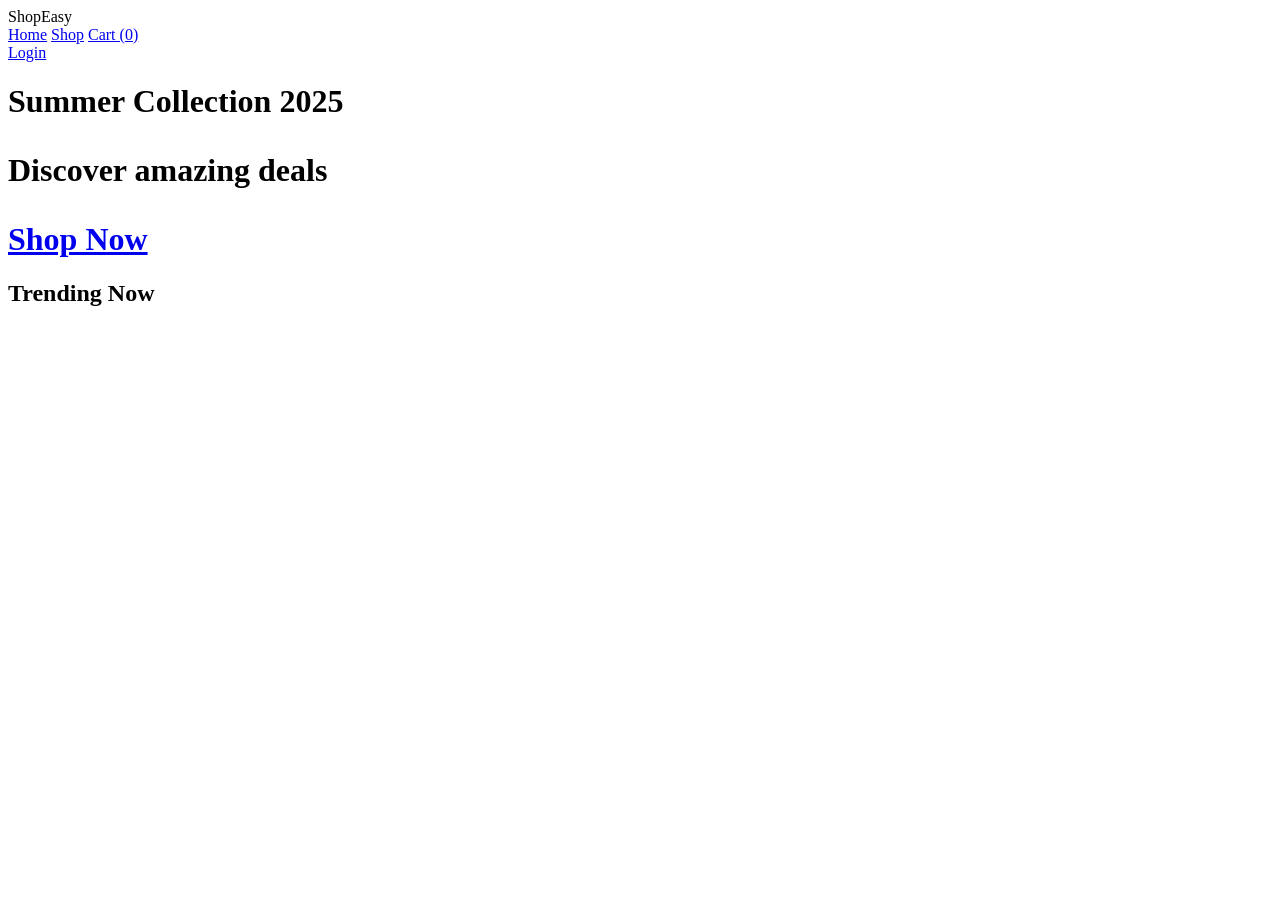
==== index.html @ 991d3511 "Add files via upload" ====
<!DOCTYPE html>
<html lang="en">
<head>
    <meta charset="UTF-8">
    <meta name="viewport" content="width=device-width, initial-scale=1.0">
    
    <title>ShopEasy - Your Online Store</title>
    <link rel="stylesheet" href="./css/style.css">
</head>
<body>
    <!-- Navigation -->
    <nav class="navbar">
    <div class="logo">ShopEasy</div>
    <div class="nav-links">
        <a href="index.html">Home</a>
        <a href="pages/products.html">Shop</a>
        <a href="pages/cart.html">Cart (<span id="cart-count">0</span>)</a>
    </div>
    <div class="auth-links">
        <span id="user-name" style="color: #2563eb; font-weight: bold;"></span>
        <a href="pages/login.html" id="login-btn">Login</a>
        <a href="#" id="logout-btn" style="display:none" onclick="auth.logout(); return false;">Logout</a>
    </div>
</nav>


    <!-- Hero Section -->
    <header class="hero">
        <h1>Summer Collection 2025</h1>
        <h1>
        <p>Discover amazing deals</p>
        <a href="Pages/products.html" class="btn-primary">Shop Now</a>
    </header>

    <!-- Featured Products (Dynamic) -->
    <section class="featured">
        <h2>Trending Now</h2>
        <div id="product-grid" class="product-grid">
            <!-- Products injected here via JS -->
        </div>
    </section>

    <script src="js/app.js"></script>
    <script src="js/cart.js"></script>
    <script src="js/auth.js"></script>

</body>
</html>
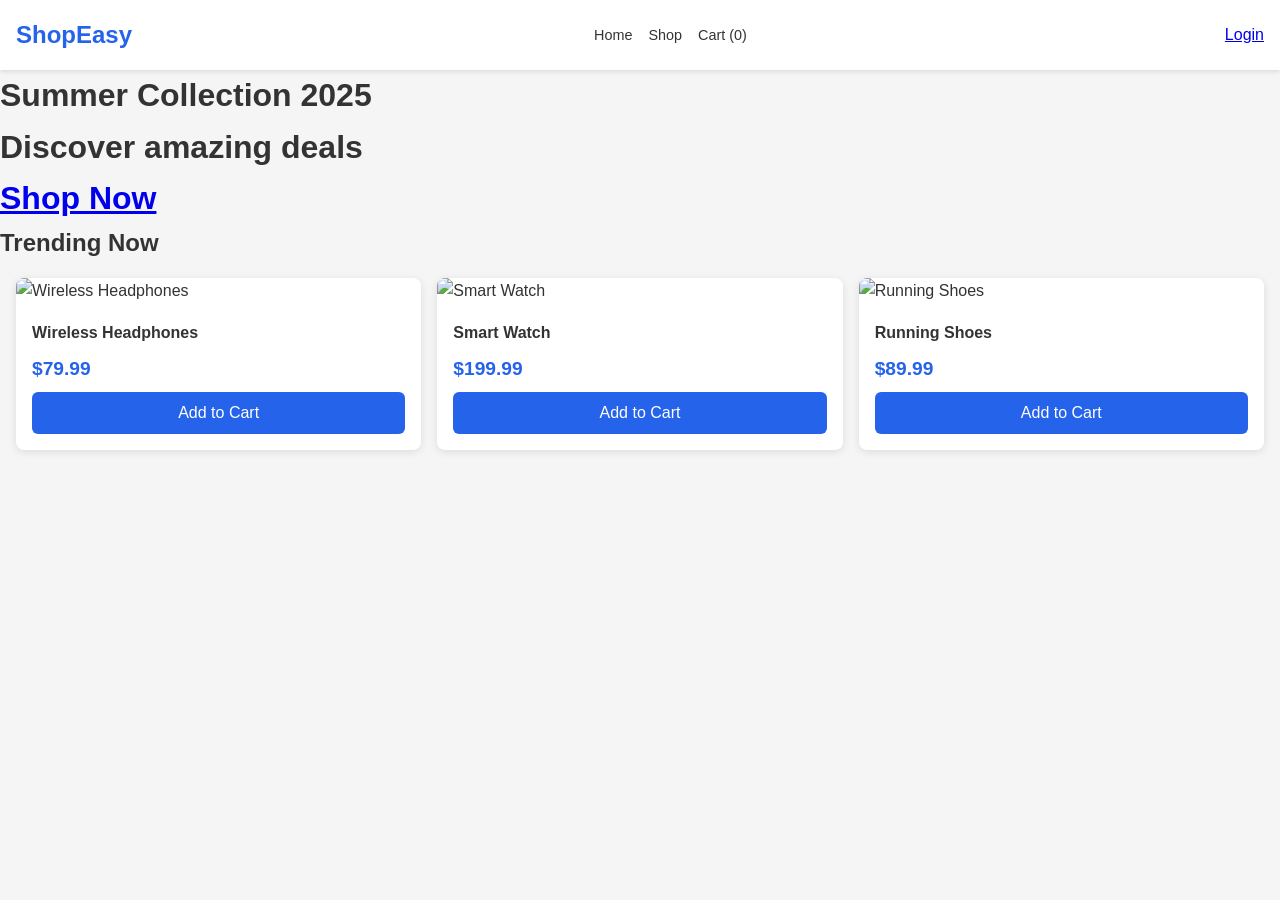
==== commit 2e498146: "Update links to use relative paths in index.html" ====
--- a/index.html
+++ b/index.html
@@ -13,12 +13,12 @@
     <div class="logo">ShopEasy</div>
     <div class="nav-links">
         <a href="index.html">Home</a>
-        <a href="pages/products.html">Shop</a>
-        <a href="pages/cart.html">Cart (<span id="cart-count">0</span>)</a>
+        <a href="./pages/products.html">Shop</a>
+        <a href="./pages/cart.html">Cart (<span id="cart-count">0</span>)</a>
     </div>
     <div class="auth-links">
         <span id="user-name" style="color: #2563eb; font-weight: bold;"></span>
-        <a href="pages/login.html" id="login-btn">Login</a>
+        <a href="./pages/login.html" id="login-btn">Login</a>
         <a href="#" id="logout-btn" style="display:none" onclick="auth.logout(); return false;">Logout</a>
     </div>
 </nav>
--- a/css/style.css
+++ b/css/style.css
@@ -0,0 +1,105 @@
+/* Mobile-First Base Styles */
+* {
+    margin: 0;
+    padding: 0;
+    box-sizing: border-box;
+}
+
+body {
+    font-family: -apple-system, BlinkMacSystemFont, 'Segoe UI', Roboto, sans-serif;
+    line-height: 1.6;
+    color: #333;
+    background: #f5f5f5;
+}
+
+/* Navigation */
+.navbar {
+    background: white;
+    padding: 1rem;
+    display: flex;
+    justify-content: space-between;
+    align-items: center;
+    position: sticky;
+    top: 0;
+    z-index: 100;
+    box-shadow: 0 2px 4px rgba(0,0,0,0.1);
+}
+
+.logo {
+    font-size: 1.5rem;
+    font-weight: bold;
+    color: #2563eb;
+}
+
+.nav-links, .auth-links {
+    display: flex;
+    gap: 1rem;
+}
+
+.nav-links a {
+    text-decoration: none;
+    color: #333;
+    font-size: 0.9rem;
+}
+
+/* Product Grid - Mobile Optimized */
+.product-grid {
+    display: grid;
+    grid-template-columns: 1fr; /* Single column on mobile */
+    gap: 1rem;
+    padding: 1rem;
+}
+
+.product-card {
+    background: white;
+    border-radius: 8px;
+    overflow: hidden;
+    box-shadow: 0 2px 8px rgba(0,0,0,0.1);
+}
+
+.product-card img {
+    width: 100%;
+    height: 200px;
+    object-fit: cover;
+}
+
+.product-info {
+    padding: 1rem;
+}
+
+.product-title {
+    font-size: 1rem;
+    font-weight: 600;
+    margin-bottom: 0.5rem;
+}
+
+.product-price {
+    color: #2563eb;
+    font-size: 1.2rem;
+    font-weight: bold;
+}
+
+.add-to-cart {
+    background: #2563eb;
+    color: white;
+    border: none;
+    padding: 0.75rem;
+    width: 100%;
+    border-radius: 6px;
+    margin-top: 0.5rem;
+    cursor: pointer;
+    font-size: 1rem;
+}
+
+/* Tablet/Desktop */
+@media (min-width: 768px) {
+    .product-grid {
+        grid-template-columns: repeat(2, 1fr);
+    }
+}
+
+@media (min-width: 1024px) {
+    .product-grid {
+        grid-template-columns: repeat(3, 1fr);
+    }
+}
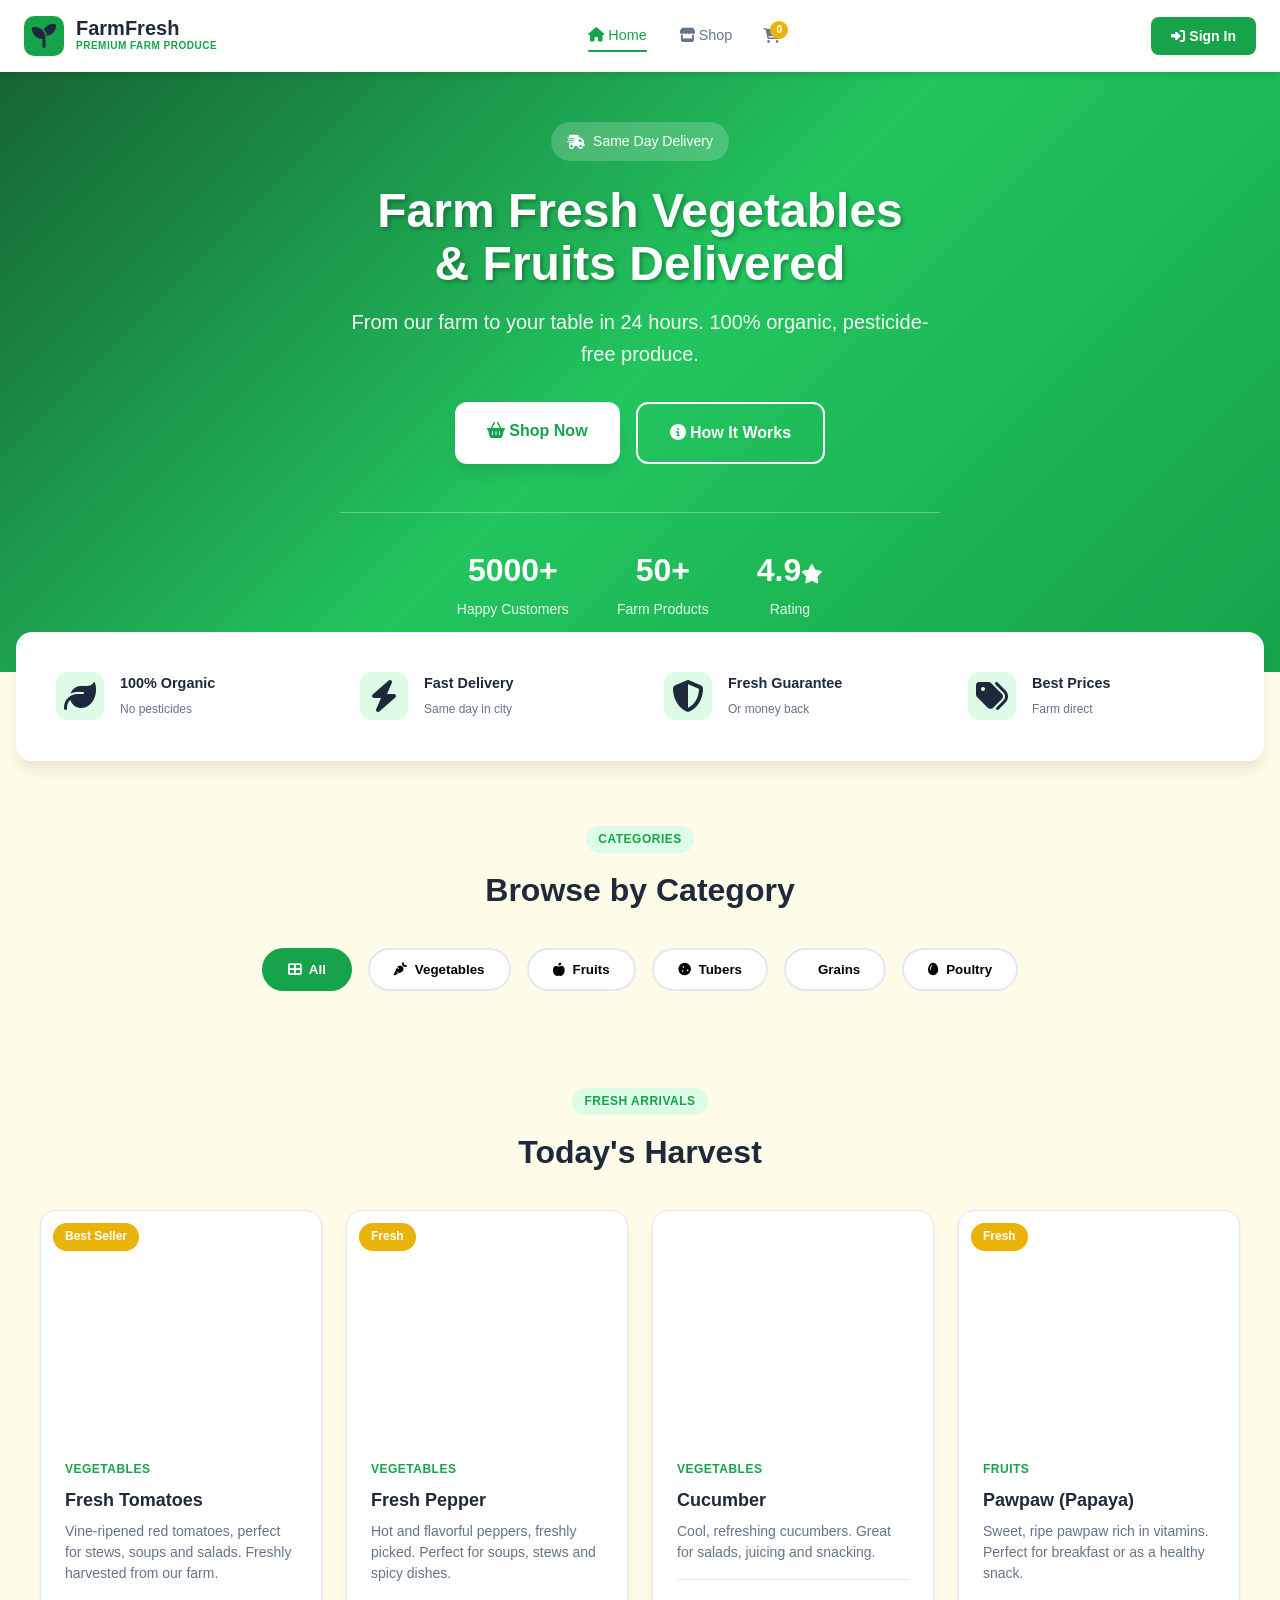
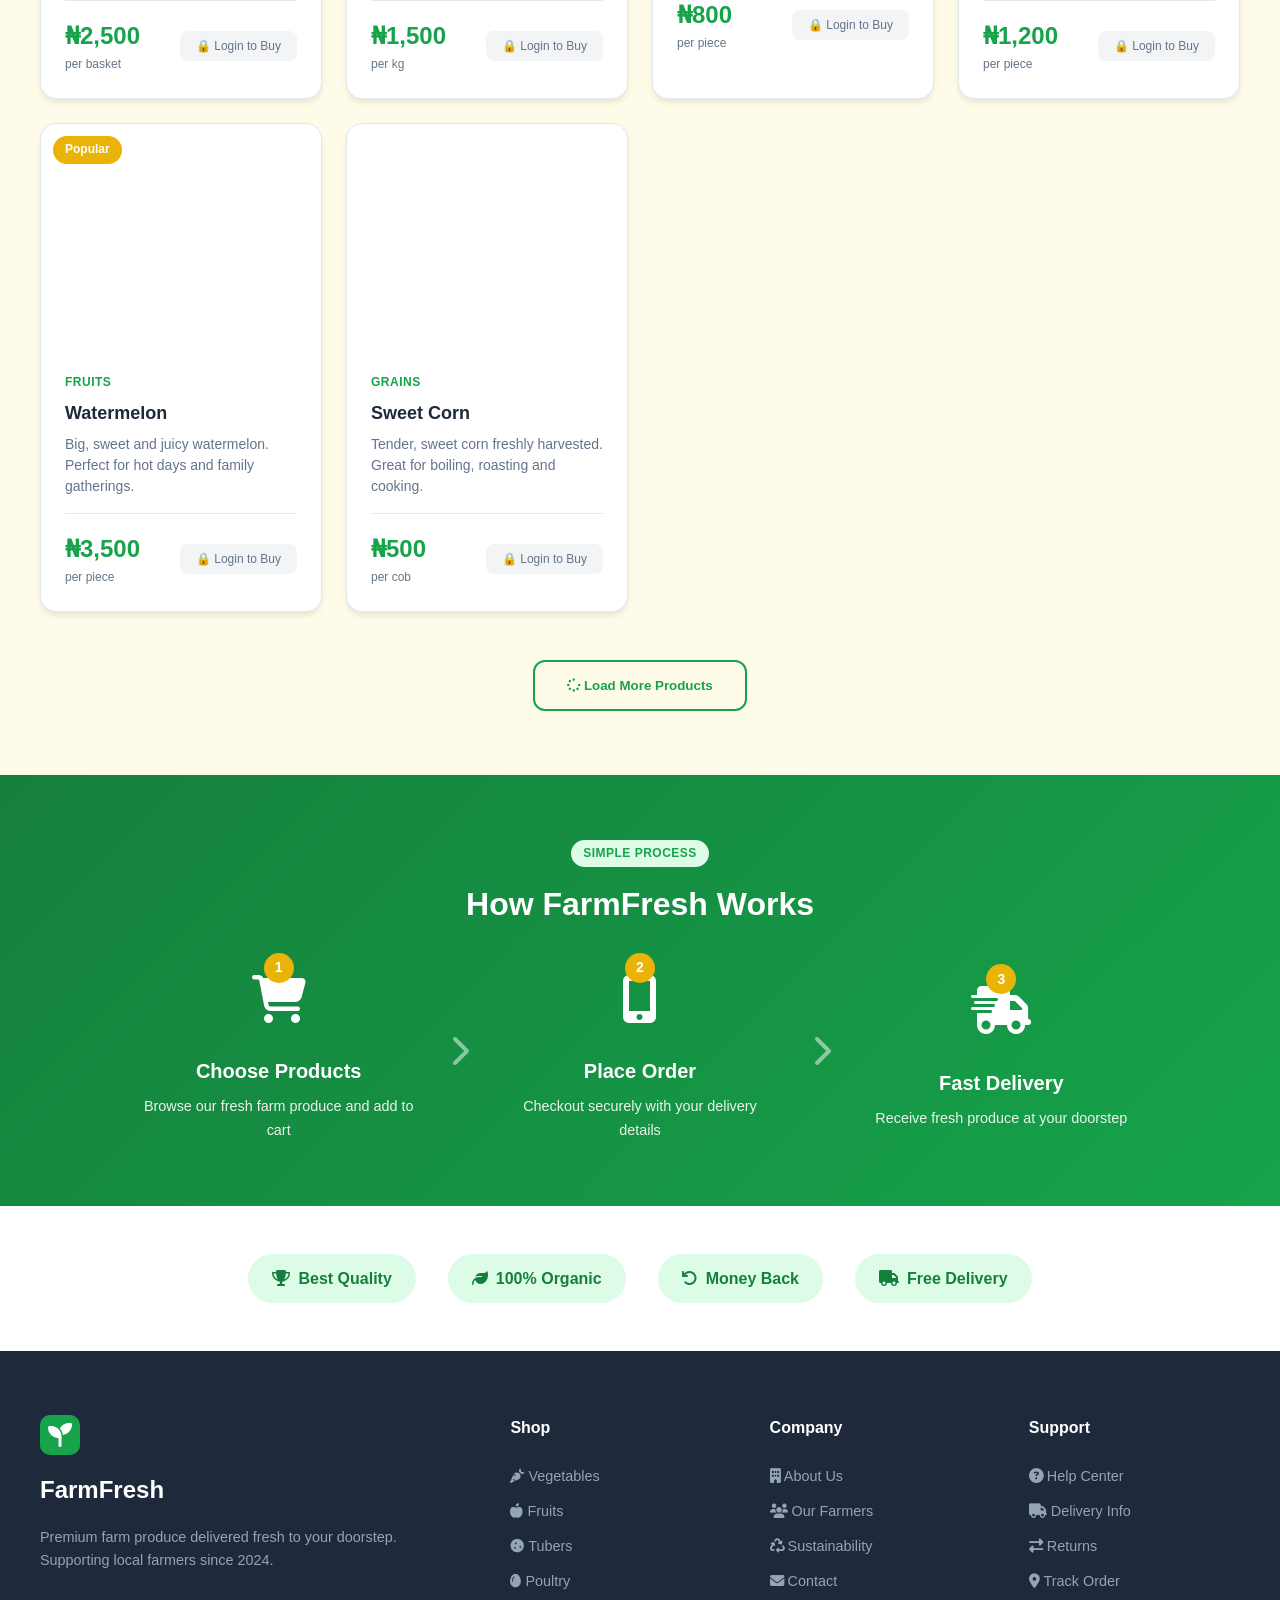
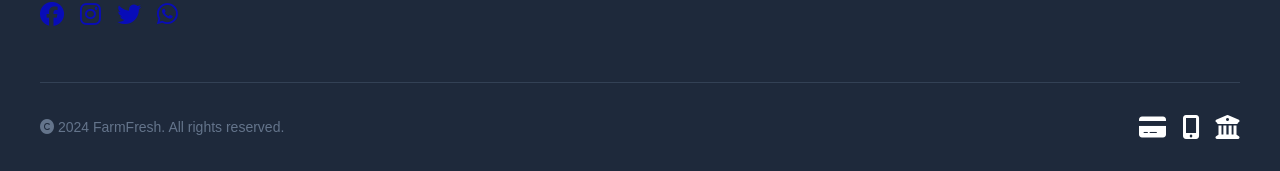
==== commit b549200f: "Add Vercel insights script to index.html" ====
--- a/index.html
+++ b/index.html
@@ -3,46 +3,299 @@
 <head>
     <meta charset="UTF-8">
     <meta name="viewport" content="width=device-width, initial-scale=1.0">
-    
-    <title>ShopEasy - Your Online Store</title>
+    <title>FarmFresh - Premium Farm Produce</title>
+    <link rel="stylesheet" href="https://cdnjs.cloudflare.com/ajax/libs/font-awesome/6.4.0/css/all.min.css">
     <link rel="stylesheet" href="./css/style.css">
+    <script defer src="/_vercel/insights/script.js"></script>
 </head>
 <body>
     <!-- Navigation -->
     <nav class="navbar">
-    <div class="logo">ShopEasy</div>
-    <div class="nav-links">
-        <a href="index.html">Home</a>
-        <a href="./pages/products.html">Shop</a>
-        <a href="./pages/cart.html">Cart (<span id="cart-count">0</span>)</a>
-    </div>
-    <div class="auth-links">
-        <span id="user-name" style="color: #2563eb; font-weight: bold;"></span>
-        <a href="./pages/login.html" id="login-btn">Login</a>
-        <a href="#" id="logout-btn" style="display:none" onclick="auth.logout(); return false;">Logout</a>
-    </div>
-</nav>
-
+        <div class="nav-brand">
+            <div class="logo-badge">
+                <i class="fas fa-seedling"></i>
+            </div>
+            <div class="brand-text">
+                <span class="brand-name">FarmFresh</span>
+                <span class="brand-tag">Premium Farm Produce</span>
+            </div>
+        </div>
+        
+        <div class="nav-center">
+            <a href="index.html" class="nav-link active">
+                <i class="fas fa-home"></i> Home
+            </a>
+            <a href="./pages/products.html" class="nav-link">
+                <i class="fas fa-store"></i> Shop
+            </a>
+            <a href="./pages/cart.html" class="nav-link cart-link">
+                <i class="fas fa-shopping-cart"></i>
+                <span class="cart-badge" id="cart-count">0</span>
+            </a>
+        </div>
+        
+        <div class="nav-auth">
+            <div id="user-profile" style="display: none;">
+                <div class="user-avatar">
+                    <i class="fas fa-user-circle"></i>
+                </div>
+                <span id="user-name"></span>
+            </div>
+            <a href="./pages/login.html" id="login-btn" class="btn-primary-sm">
+                <i class="fas fa-sign-in-alt"></i> Sign In
+            </a>
+            <button id="logout-btn" style="display: none;" class="btn-ghost" onclick="auth.logout()">
+                <i class="fas fa-sign-out-alt"></i> Logout
+            </button>
+        </div>
+    </nav>
 
     <!-- Hero Section -->
-    <header class="hero">
-        <h1>Summer Collection 2025</h1>
-        <h1>
-        <p>Discover amazing deals</p>
-        <a href="Pages/products.html" class="btn-primary">Shop Now</a>
-    </header>
-
-    <!-- Featured Products (Dynamic) -->
-    <section class="featured">
-        <h2>Trending Now</h2>
-        <div id="product-grid" class="product-grid">
-            <!-- Products injected here via JS -->
-        </div>
-    </section>
-
-    <script src="js/app.js"></script>
-    <script src="js/cart.js"></script>
-    <script src="js/auth.js"></script>
-
+    <section class="hero">
+        <div class="hero-bg">
+            <div class="hero-overlay"></div>
+            <div class="hero-content">
+                <div class="badge">
+                    <i class="fas fa-truck-fast"></i> Same Day Delivery
+                </div>
+                <h1>Farm Fresh Vegetables<br>& Fruits Delivered</h1>
+                <p class="hero-subtitle">From our farm to your table in 24 hours. 100% organic, pesticide-free produce.</p>
+                <div class="hero-cta">
+                    <a href="#shop" class="btn-white">
+                        <i class="fas fa-shopping-basket"></i> Shop Now
+                    </a>
+                    <a href="#how" class="btn-outline-white">
+                        <i class="fas fa-info-circle"></i> How It Works
+                    </a>
+                </div>
+                <div class="hero-stats">
+                    <div class="stat">
+                        <span class="stat-num">5000+</span>
+                        <span class="stat-label">Happy Customers</span>
+                    </div>
+                    <div class="stat">
+                        <span class="stat-num">50+</span>
+                        <span class="stat-label">Farm Products</span>
+                    </div>
+                    <div class="stat">
+                        <span class="stat-num">4.9<i class="fas fa-star" style="font-size: 0.6em;"></i></span>
+                        <span class="stat-label">Rating</span>
+                    </div>
+                </div>
+            </div>
+        </div>
+    </section>
+
+    <!-- Features Bar -->
+    <section class="features-bar">
+        <div class="feature-item">
+            <div class="feature-icon">
+                <i class="fas fa-leaf"></i>
+            </div>
+            <div>
+                <strong>100% Organic</strong>
+                <span>No pesticides</span>
+            </div>
+        </div>
+        <div class="feature-item">
+            <div class="feature-icon">
+                <i class="fas fa-bolt"></i>
+            </div>
+            <div>
+                <strong>Fast Delivery</strong>
+                <span>Same day in city</span>
+            </div>
+        </div>
+        <div class="feature-item">
+            <div class="feature-icon">
+                <i class="fas fa-shield-alt"></i>
+            </div>
+            <div>
+                <strong>Fresh Guarantee</strong>
+                <span>Or money back</span>
+            </div>
+        </div>
+        <div class="feature-item">
+            <div class="feature-icon">
+                <i class="fas fa-tags"></i>
+            </div>
+            <div>
+                <strong>Best Prices</strong>
+                <span>Farm direct</span>
+            </div>
+        </div>
+    </section>
+
+    <!-- Categories -->
+    <section class="categories" id="shop">
+        <div class="section-header">
+            <span class="section-label">Categories</span>
+            <h2>Browse by Category</h2>
+        </div>
+        <div class="category-pills">
+            <button class="pill active" onclick="filterCategory('all')">
+                <i class="fas fa-th-large"></i> All
+            </button>
+            <button class="pill" onclick="filterCategory('Vegetables')">
+                <i class="fas fa-carrot"></i> Vegetables
+            </button>
+            <button class="pill" onclick="filterCategory('Fruits')">
+                <i class="fas fa-apple-alt"></i> Fruits
+            </button>
+            <button class="pill" onclick="filterCategory('Tubers')">
+                <i class="fas fa-cookie"></i> Tubers
+            </button>
+            <button class="pill" onclick="filterCategory('Grains')">
+                <i class="fas fa-wheat"></i> Grains
+            </button>
+            <button class="pill" onclick="filterCategory('Poultry')">
+                <i class="fas fa-egg"></i> Poultry
+            </button>
+        </div>
+    </section>
+
+    <!-- Products Grid -->
+    <section class="products-section">
+        <div class="section-header">
+            <span class="section-label">Fresh Arrivals</span>
+            <h2>Today's Harvest</h2>
+        </div>
+        <div id="product-grid" class="product-grid"></div>
+        <div class="load-more">
+            <button class="btn-outline" onclick="loadMore()">
+                <i class="fas fa-spinner"></i> Load More Products
+            </button>
+        </div>
+    </section>
+
+    <!-- How It Works -->
+    <section class="how-it-works" id="how">
+        <div class="section-header light">
+            <span class="section-label">Simple Process</span>
+            <h2>How FarmFresh Works</h2>
+        </div>
+        <div class="steps">
+            <div class="step">
+                <div class="step-num">1</div>
+                <div class="step-icon">
+                    <i class="fas fa-shopping-cart"></i>
+                </div>
+                <h3>Choose Products</h3>
+                <p>Browse our fresh farm produce and add to cart</p>
+            </div>
+            <div class="step-arrow">
+                <i class="fas fa-chevron-right"></i>
+            </div>
+            <div class="step">
+                <div class="step-num">2</div>
+                <div class="step-icon">
+                    <i class="fas fa-mobile-alt"></i>
+                </div>
+                <h3>Place Order</h3>
+                <p>Checkout securely with your delivery details</p>
+            </div>
+            <div class="step-arrow">
+                <i class="fas fa-chevron-right"></i>
+            </div>
+            <div class="step">
+                <div class="step-num">3</div>
+                <div class="step-icon">
+                    <i class="fas fa-shipping-fast"></i>
+                </div>
+                <h3>Fast Delivery</h3>
+                <p>Receive fresh produce at your doorstep</p>
+            </div>
+        </div>
+    </section>
+
+    <!-- Trust Badges -->
+    <section class="trust-section">
+        <div class="trust-badges">
+            <div class="trust-badge">
+                <i class="fas fa-trophy"></i> Best Quality
+            </div>
+            <div class="trust-badge">
+                <i class="fas fa-leaf"></i> 100% Organic
+            </div>
+            <div class="trust-badge">
+                <i class="fas fa-undo"></i> Money Back
+            </div>
+            <div class="trust-badge">
+                <i class="fas fa-truck"></i> Free Delivery
+            </div>
+        </div>
+    </section>
+
+    <!-- Footer -->
+    <footer class="footer">
+        <div class="footer-grid">
+            <div class="footer-brand">
+                <div class="logo-badge">
+                    <i class="fas fa-seedling"></i>
+                </div>
+                <h3>FarmFresh</h3>
+                <p>Premium farm produce delivered fresh to your doorstep. Supporting local farmers since 2024.</p>
+                <div class="social-links">
+                    <a href="#"><i class="fab fa-facebook"></i></a>
+                    <a href="#"><i class="fab fa-instagram"></i></a>
+                    <a href="#"><i class="fab fa-twitter"></i></a>
+                    <a href="#"><i class="fab fa-whatsapp"></i></a>
+                </div>
+            </div>
+            <div class="footer-links">
+                <h4>Shop</h4>
+                <a href="#"><i class="fas fa-carrot"></i> Vegetables</a>
+                <a href="#"><i class="fas fa-apple-alt"></i> Fruits</a>
+                <a href="#"><i class="fas fa-cookie"></i> Tubers</a>
+                <a href="#"><i class="fas fa-egg"></i> Poultry</a>
+            </div>
+            <div class="footer-links">
+                <h4>Company</h4>
+                <a href="#"><i class="fas fa-building"></i> About Us</a>
+                <a href="#"><i class="fas fa-users"></i> Our Farmers</a>
+                <a href="#"><i class="fas fa-recycle"></i> Sustainability</a>
+                <a href="#"><i class="fas fa-envelope"></i> Contact</a>
+            </div>
+            <div class="footer-links">
+                <h4>Support</h4>
+                <a href="#"><i class="fas fa-question-circle"></i> Help Center</a>
+                <a href="#"><i class="fas fa-truck"></i> Delivery Info</a>
+                <a href="#"><i class="fas fa-exchange-alt"></i> Returns</a>
+                <a href="#"><i class="fas fa-map-marker-alt"></i> Track Order</a>
+            </div>
+        </div>
+        <div class="footer-bottom">
+            <p><i class="fas fa-copyright"></i> 2024 FarmFresh. All rights reserved.</p>
+            <div class="payment-icons">
+                <i class="fas fa-credit-card"></i>
+                <i class="fas fa-mobile-alt"></i>
+                <i class="fas fa-university"></i>
+            </div>
+        </div>
+    </footer>
+
+    <!-- Mobile Bottom Nav -->
+    <nav class="mobile-nav">
+        <a href="index.html" class="mobile-link active">
+            <i class="fas fa-home"></i>
+            <span>Home</span>
+        </a>
+        <a href="./pages/products.html" class="mobile-link">
+            <i class="fas fa-store"></i>
+            <span>Shop</span>
+        </a>
+        <a href="./pages/cart.html" class="mobile-link">
+            <i class="fas fa-shopping-cart"></i>
+            <span>Cart</span>
+        </a>
+        <a href="./pages/login.html" id="mobile-account-link" class="mobile-link">
+            <i class="fas fa-user"></i>
+            <span>Account</span>
+        </a>
+    </nav>
+
+    <script src="./js/auth.js"></script>
+    <script src="./js/app.js"></script>
+    <script src="./js/cart.js"></script>
 </body>
 </html>
--- a/css/style.css
+++ b/css/style.css
@@ -1,4 +1,21 @@
-/* Mobile-First Base Styles */
+/* ===== DESIGN SYSTEM ===== */
+:root {
+    --primary: #16a34a;
+    --primary-dark: #15803d;
+    --primary-light: #dcfce7;
+    --secondary: #92400e;
+    --accent: #eab308;
+    --bg: #fefce8;
+    --bg-white: #ffffff;
+    --text: #1e293b;
+    --text-light: #64748b;
+    --border: #e2e8f0;
+    --shadow: 0 4px 6px -1px rgba(0, 0, 0, 0.1);
+    --shadow-lg: 0 10px 15px -3px rgba(0, 0, 0, 0.1);
+    --radius: 12px;
+    --radius-lg: 16px;
+}
+
 * {
     margin: 0;
     padding: 0;
@@ -6,100 +23,890 @@
 }
 
 body {
-    font-family: -apple-system, BlinkMacSystemFont, 'Segoe UI', Roboto, sans-serif;
+    font-family: 'Inter', -apple-system, BlinkMacSystemFont, sans-serif;
     line-height: 1.6;
-    color: #333;
-    background: #f5f5f5;
-}
-
-/* Navigation */
+    color: var(--text);
+    background: var(--bg);
+    padding-bottom: 80px;
+}
+
+/* ===== NAVIGATION ===== */
 .navbar {
+    position: fixed;
+    top: 0;
+    left: 0;
+    right: 0;
+    background: rgba(255, 255, 255, 0.95);
+    backdrop-filter: blur(10px);
+    padding: 1rem 1.5rem;
+    display: flex;
+    justify-content: space-between;
+    align-items: center;
+    z-index: 1000;
+    box-shadow: var(--shadow);
+}
+
+.nav-brand {
+    display: flex;
+    align-items: center;
+    gap: 0.75rem;
+}
+
+.logo-badge {
+    width: 40px;
+    height: 40px;
+    background: var(--primary);
+    border-radius: 10px;
+    display: flex;
+    align-items: center;
+    justify-content: center;
+    font-size: 1.5rem;
+}
+
+.brand-text {
+    display: flex;
+    flex-direction: column;
+}
+
+.brand-name {
+    font-weight: 800;
+    font-size: 1.25rem;
+    color: var(--text);
+    line-height: 1;
+}
+
+.brand-tag {
+    font-size: 0.625rem;
+    color: var(--primary);
+    font-weight: 600;
+    text-transform: uppercase;
+    letter-spacing: 0.5px;
+}
+
+.nav-center {
+    display: flex;
+    gap: 2rem;
+    align-items: center;
+}
+
+.nav-link {
+    color: var(--text-light);
+    text-decoration: none;
+    font-weight: 500;
+    font-size: 0.9rem;
+    transition: color 0.2s;
+    position: relative;
+}
+
+.nav-link:hover,
+.nav-link.active {
+    color: var(--primary);
+}
+
+.nav-link.active::after {
+    content: '';
+    position: absolute;
+    bottom: -4px;
+    left: 0;
+    right: 0;
+    height: 2px;
+    background: var(--primary);
+    border-radius: 2px;
+}
+
+.cart-link {
+    position: relative;
+    display: flex;
+    align-items: center;
+    gap: 0.25rem;
+}
+
+.cart-icon {
+    font-size: 1.25rem;
+}
+
+.cart-badge {
+    position: absolute;
+    top: -8px;
+    right: -8px;
+    background: var(--accent);
+    color: white;
+    font-size: 0.625rem;
+    font-weight: 700;
+    width: 18px;
+    height: 18px;
+    border-radius: 50%;
+    display: flex;
+    align-items: center;
+    justify-content: center;
+}
+
+.nav-auth {
+    display: flex;
+    align-items: center;
+    gap: 1rem;
+}
+
+#user-profile {
+    display: flex;
+    align-items: center;
+    gap: 0.5rem;
+}
+
+.user-avatar {
+    width: 32px;
+    height: 32px;
+    border-radius: 50%;
+    object-fit: cover;
+    border: 2px solid var(--primary-light);
+}
+
+.btn-primary-sm {
+    background: var(--primary);
+    color: white;
+    padding: 0.5rem 1.25rem;
+    border-radius: 8px;
+    text-decoration: none;
+    font-weight: 600;
+    font-size: 0.875rem;
+    transition: all 0.2s;
+}
+
+.btn-primary-sm:hover {
+    background: var(--primary-dark);
+    transform: translateY(-1px);
+}
+
+.btn-ghost {
+    background: transparent;
+    color: var(--text-light);
+    border: 1px solid var(--border);
+    padding: 0.5rem 1rem;
+    border-radius: 8px;
+    cursor: pointer;
+    font-weight: 500;
+}
+
+/* ===== HERO SECTION ===== */
+.hero {
+    margin-top: 72px;
+    min-height: 600px;
+    position: relative;
+}
+
+.hero-bg {
+    background: linear-gradient(135deg, #166534 0%, #22c55e 50%, #16a34a 100%);
+    min-height: 600px;
+    display: flex;
+    align-items: center;
+    justify-content: center;
+    position: relative;
+    overflow: hidden;
+}
+
+.hero-bg::before {
+    content: '';
+    position: absolute;
+    top: 0;
+    left: 0;
+    right: 0;
+    bottom: 0;
+    background-image: url('../assets/images/hero-bg.jpg');
+    background-size: cover;
+    background-position: center;
+    opacity: 0.3;
+}
+}
+
+.hero-overlay {
+    position: absolute;
+    inset: 0;
+    background: linear-gradient(to bottom, rgba(0,0,0,0.3), rgba(0,0,0,0.5));
+}
+
+.hero-content {
+    position: relative;
+    z-index: 1;
+    text-align: center;
+    color: white;
+    padding: 2rem;
+    max-width: 800px;
+}
+
+.badge {
+    display: inline-flex;
+    align-items: center;
+    gap: 0.5rem;
+    background: rgba(255,255,255,0.2);
+    backdrop-filter: blur(10px);
+    padding: 0.5rem 1rem;
+    border-radius: 50px;
+    font-size: 0.875rem;
+    font-weight: 500;
+    margin-bottom: 1.5rem;
+}
+
+.hero h1 {
+    font-size: 3rem;
+    font-weight: 800;
+    line-height: 1.1;
+    margin-bottom: 1rem;
+    text-shadow: 2px 2px 4px rgba(0,0,0,0.3);
+}
+
+.hero-subtitle {
+    font-size: 1.25rem;
+    opacity: 0.95;
+    margin-bottom: 2rem;
+    max-width: 600px;
+    margin-left: auto;
+    margin-right: auto;
+}
+
+.hero-cta {
+    display: flex;
+    gap: 1rem;
+    justify-content: center;
+    margin-bottom: 3rem;
+}
+
+.btn-white {
     background: white;
+    color: var(--primary);
+    padding: 1rem 2rem;
+    border-radius: 12px;
+    text-decoration: none;
+    font-weight: 700;
+    font-size: 1rem;
+    transition: all 0.2s;
+    box-shadow: var(--shadow-lg);
+}
+
+.btn-white:hover {
+    transform: translateY(-2px);
+    box-shadow: 0 20px 25px -5px rgba(0, 0, 0, 0.1);
+}
+
+.btn-outline-white {
+    border: 2px solid white;
+    color: white;
+    padding: 1rem 2rem;
+    border-radius: 12px;
+    text-decoration: none;
+    font-weight: 600;
+    transition: all 0.2s;
+}
+
+.btn-outline-white:hover {
+    background: white;
+    color: var(--primary);
+}
+
+.hero-stats {
+    display: flex;
+    justify-content: center;
+    gap: 3rem;
+    padding-top: 2rem;
+    border-top: 1px solid rgba(255,255,255,0.3);
+}
+
+.stat {
+    text-align: center;
+}
+
+.stat-num {
+    display: block;
+    font-size: 2rem;
+    font-weight: 800;
+}
+
+.stat-label {
+    font-size: 0.875rem;
+    opacity: 0.9;
+}
+
+/* ===== FEATURES BAR ===== */
+.features-bar {
+    background: white;
+    padding: 1.5rem;
+    margin: -40px 1rem 0;
+    border-radius: var(--radius-lg);
+    box-shadow: var(--shadow-lg);
+    display: grid;
+    grid-template-columns: repeat(4, 1fr);
+    gap: 1rem;
+    position: relative;
+    z-index: 10;
+}
+
+.feature-item {
+    display: flex;
+    align-items: center;
+    gap: 1rem;
     padding: 1rem;
-    display: flex;
-    justify-content: space-between;
-    align-items: center;
-    position: sticky;
-    top: 0;
-    z-index: 100;
-    box-shadow: 0 2px 4px rgba(0,0,0,0.1);
-}
-
-.logo {
-    font-size: 1.5rem;
-    font-weight: bold;
-    color: #2563eb;
-}
-
-.nav-links, .auth-links {
+}
+
+.feature-item .feature-icon {
+    font-size: 2rem;
+    width: 48px;
+    height: 48px;
+    background: var(--primary-light);
+    border-radius: 12px;
+    display: flex;
+    align-items: center;
+    justify-content: center;
+}
+
+.feature-item strong {
+    display: block;
+    color: var(--text);
+    font-size: 0.9rem;
+}
+
+.feature-item span {
+    font-size: 0.75rem;
+    color: var(--text-light);
+}
+
+/* ===== SECTION HEADERS ===== */
+.section-header {
+    text-align: center;
+    margin-bottom: 2rem;
+    padding: 0 1rem;
+}
+
+.section-header.light {
+    color: white;
+}
+
+.section-label {
+    display: inline-block;
+    background: var(--primary-light);
+    color: var(--primary);
+    padding: 0.25rem 0.75rem;
+    border-radius: 50px;
+    font-size: 0.75rem;
+    font-weight: 700;
+    text-transform: uppercase;
+    letter-spacing: 0.5px;
+    margin-bottom: 0.75rem;
+}
+
+.section-header h2 {
+    font-size: 2rem;
+    font-weight: 700;
+    color: var(--text);
+}
+
+.section-header.light h2 {
+    color: white;
+}
+
+/* ===== CATEGORIES ===== */
+.categories {
+    padding: 4rem 1rem;
+}
+
+.category-pills {
     display: flex;
     gap: 1rem;
-}
-
-.nav-links a {
-    text-decoration: none;
-    color: #333;
-    font-size: 0.9rem;
-}
-
-/* Product Grid - Mobile Optimized */
+    justify-content: center;
+    flex-wrap: wrap;
+}
+
+.pill {
+    display: flex;
+    align-items: center;
+    gap: 0.5rem;
+    padding: 0.75rem 1.5rem;
+    background: white;
+    border: 2px solid var(--border);
+    border-radius: 50px;
+    cursor: pointer;
+    font-weight: 600;
+    transition: all 0.2s;
+}
+
+.pill:hover {
+    border-color: var(--primary);
+    color: var(--primary);
+}
+
+.pill.active {
+    background: var(--primary);
+    border-color: var(--primary);
+    color: white;
+}
+
+.pill-icon {
+    font-size: 1.25rem;
+}
+
+/* ===== PRODUCTS ===== */
+.products-section {
+    padding: 2rem 1rem 4rem;
+}
+
 .product-grid {
     display: grid;
-    grid-template-columns: 1fr; /* Single column on mobile */
-    gap: 1rem;
-    padding: 1rem;
+    grid-template-columns: repeat(auto-fill, minmax(280px, 1fr));
+    gap: 1.5rem;
+    max-width: 1200px;
+    margin: 0 auto;
 }
 
 .product-card {
     background: white;
+    border-radius: var(--radius-lg);
+    overflow: hidden;
+    box-shadow: var(--shadow);
+    transition: all 0.3s;
+    border: 1px solid var(--border);
+}
+
+.product-card:hover {
+    transform: translateY(-8px);
+    box-shadow: var(--shadow-lg);
+}
+
+.product-image {
+    position: relative;
+    height: 220px;
+    overflow: hidden;
+}
+
+.product-image img {
+    width: 100%;
+    height: 100%;
+    object-fit: cover;
+    transition: transform 0.3s;
+}
+
+.product-card:hover .product-image img {
+    transform: scale(1.05);
+}
+
+.product-badge {
+    position: absolute;
+    top: 12px;
+    left: 12px;
+    background: var(--accent);
+    color: white;
+    padding: 0.25rem 0.75rem;
+    border-radius: 50px;
+    font-size: 0.75rem;
+    font-weight: 700;
+}
+
+.stock-badge {
+    position: absolute;
+    top: 12px;
+    right: 12px;
+    background: #ef4444;
+    color: white;
+    padding: 0.25rem 0.75rem;
+    border-radius: 50px;
+    font-size: 0.75rem;
+    font-weight: 600;
+}
+
+.product-info {
+    padding: 1.5rem;
+}
+
+.product-category {
+    display: inline-block;
+    color: var(--primary);
+    font-size: 0.75rem;
+    font-weight: 700;
+    text-transform: uppercase;
+    letter-spacing: 0.5px;
+    margin-bottom: 0.5rem;
+}
+
+.product-title {
+    font-size: 1.125rem;
+    font-weight: 700;
+    color: var(--text);
+    margin-bottom: 0.5rem;
+    line-height: 1.4;
+}
+
+.product-desc {
+    color: var(--text-light);
+    font-size: 0.875rem;
+    margin-bottom: 1rem;
+    line-height: 1.5;
+}
+
+.product-footer {
+    display: flex;
+    justify-content: space-between;
+    align-items: center;
+    padding-top: 1rem;
+    border-top: 1px solid var(--border);
+}
+
+.price-box {
+    display: flex;
+    flex-direction: column;
+}
+
+.current-price {
+    font-size: 1.5rem;
+    font-weight: 800;
+    color: var(--primary);
+}
+
+.original-price {
+    font-size: 0.875rem;
+    color: var(--text-light);
+    text-decoration: line-through;
+}
+
+.unit {
+    font-size: 0.75rem;
+    color: var(--text-light);
+}
+
+.btn-add {
+    width: 44px;
+    height: 44px;
+    background: var(--primary);
+    color: white;
+    border: none;
+    border-radius: 12px;
+    cursor: pointer;
+    font-size: 1.25rem;
+    display: flex;
+    align-items: center;
+    justify-content: center;
+    transition: all 0.2s;
+}
+
+.btn-add:hover {
+    background: var(--primary-dark);
+    transform: scale(1.1);
+}
+
+.btn-guest {
+    padding: 0.5rem 1rem;
+    background: #f3f4f6;
+    color: var(--text-light);
+    border: none;
     border-radius: 8px;
-    overflow: hidden;
-    box-shadow: 0 2px 8px rgba(0,0,0,0.1);
-}
-
-.product-card img {
-    width: 100%;
-    height: 200px;
-    object-fit: cover;
-}
-
-.product-info {
-    padding: 1rem;
-}
-
-.product-title {
+    font-size: 0.75rem;
+    cursor: pointer;
+}
+
+.load-more {
+    text-align: center;
+    margin-top: 3rem;
+}
+
+.btn-outline {
+    background: transparent;
+    border: 2px solid var(--primary);
+    color: var(--primary);
+    padding: 1rem 2rem;
+    border-radius: 12px;
+    font-weight: 600;
+    cursor: pointer;
+    transition: all 0.2s;
+}
+
+.btn-outline:hover {
+    background: var(--primary);
+    color: white;
+}
+
+/* ===== HOW IT WORKS ===== */
+.how-it-works {
+    background: linear-gradient(135deg, var(--primary-dark), var(--primary));
+    padding: 4rem 1rem;
+    color: white;
+}
+
+.steps {
+    display: flex;
+    align-items: center;
+    justify-content: center;
+    gap: 2rem;
+    max-width: 1000px;
+    margin: 0 auto;
+    flex-wrap: wrap;
+}
+
+.step {
+    text-align: center;
+    flex: 1;
+    min-width: 200px;
+    position: relative;
+}
+
+.step-num {
+    position: absolute;
+    top: -10px;
+    left: 50%;
+    transform: translateX(-50%);
+    width: 30px;
+    height: 30px;
+    background: var(--accent);
+    color: white;
+    border-radius: 50%;
+    display: flex;
+    align-items: center;
+    justify-content: center;
+    font-weight: 700;
+    font-size: 0.875rem;
+}
+
+.step-icon {
+    font-size: 3rem;
+    margin-bottom: 1rem;
+    display: block;
+}
+
+.step h3 {
+    font-size: 1.25rem;
+    font-weight: 700;
+    margin-bottom: 0.5rem;
+}
+
+.step p {
+    opacity: 0.9;
+    font-size: 0.9rem;
+}
+
+.step-arrow {
+    font-size: 2rem;
+    opacity: 0.5;
+}
+
+/* ===== TRUST SECTION ===== */
+.trust-section {
+    padding: 3rem 1rem;
+    background: white;
+}
+
+.trust-badges {
+    display: flex;
+    justify-content: center;
+    gap: 2rem;
+    flex-wrap: wrap;
+}
+
+.trust-badge {
+    display: flex;
+    align-items: center;
+    gap: 0.5rem;
+    padding: 0.75rem 1.5rem;
+    background: var(--primary-light);
+    border-radius: 50px;
+    font-weight: 600;
+    color: var(--primary-dark);
+}
+
+/* ===== FOOTER ===== */
+.footer {
+    background: var(--text);
+    color: white;
+    padding: 4rem 1rem 2rem;
+}
+
+.footer-grid {
+    display: grid;
+    grid-template-columns: 2fr 1fr 1fr 1fr;
+    gap: 3rem;
+    max-width: 1200px;
+    margin: 0 auto 3rem;
+}
+
+.footer-brand .logo-badge {
+    margin-bottom: 1rem;
+}
+
+.footer-brand h3 {
+    font-size: 1.5rem;
+    margin-bottom: 1rem;
+}
+
+.footer-brand p {
+    color: #94a3b8;
+    font-size: 0.9rem;
+    line-height: 1.6;
+    margin-bottom: 1.5rem;
+}
+
+.social-links {
+    display: flex;
+    gap: 1rem;
+}
+
+.social-links a {
+    font-size: 1.5rem;
+    opacity: 0.7;
+    transition: opacity 0.2s;
+}
+
+.social-links a:hover {
+    opacity: 1;
+}
+
+.footer-links h4 {
     font-size: 1rem;
+    font-weight: 700;
+    margin-bottom: 1.5rem;
+    color: white;
+}
+
+.footer-links a {
+    display: block;
+    color: #94a3b8;
+    text-decoration: none;
+    margin-bottom: 0.75rem;
+    font-size: 0.9rem;
+    transition: color 0.2s;
+}
+
+.footer-links a:hover {
+    color: var(--primary);
+}
+
+.footer-bottom {
+    border-top: 1px solid #334155;
+    padding-top: 2rem;
+    display: flex;
+    justify-content: space-between;
+    align-items: center;
+    max-width: 1200px;
+    margin: 0 auto;
+}
+
+.footer-bottom p {
+    color: #64748b;
+    font-size: 0.875rem;
+}
+
+.payment-icons {
+    display: flex;
+    gap: 1rem;
+    font-size: 1.5rem;
+}
+
+/* ===== MOBILE NAV ===== */
+.mobile-nav {
+    position: fixed;
+    bottom: 0;
+    left: 0;
+    right: 0;
+    background: white;
+    padding: 0.75rem;
+    display: flex;
+    justify-content: space-around;
+    box-shadow: 0 -4px 6px rgba(0,0,0,0.1);
+    z-index: 1000;
+}
+
+.mobile-link {
+    display: flex;
+    flex-direction: column;
+    align-items: center;
+    gap: 0.25rem;
+    color: var(--text-light);
+    text-decoration: none;
+    font-size: 0.625rem;
+    font-weight: 500;
+}
+
+.mobile-link span:first-child {
+    font-size: 1.25rem;
+}
+
+.mobile-link.active {
+    color: var(--primary);
+}
+
+/* ===== RESPONSIVE ===== */
+@media (max-width: 768px) {
+    .nav-center {
+        display: none;
+    }
+    
+    .hero h1 {
+        font-size: 2rem;
+    }
+    
+    .hero-stats {
+        gap: 1.5rem;
+    }
+    
+    .features-bar {
+        grid-template-columns: repeat(2, 1fr);
+        margin: -20px 0.5rem 0;
+    }
+    
+    .steps {
+        flex-direction: column;
+    }
+    
+    .step-arrow {
+        transform: rotate(90deg);
+    }
+    
+    .footer-grid {
+        grid-template-columns: 1fr;
+        gap: 2rem;
+    }
+    
+    .footer-bottom {
+        flex-direction: column;
+        gap: 1rem;
+        text-align: center;
+    }
+}
+
+@media (min-width: 1024px) {
+    .mobile-nav {
+        display: none;
+    }
+    
+    body {
+        padding-bottom: 0;
+    }
+}
+/* ===== OUT OF STOCK ===== */
+.out-of-stock-card {
+    opacity: 0.85;
+}
+
+.out-of-stock-overlay {
+    position: absolute;
+    inset: 0;
+    background: rgba(0, 0, 0, 0.45);
+    display: flex;
+    align-items: center;
+    justify-content: center;
+}
+
+.out-of-stock-overlay span {
+    background: #ef4444;
+    color: white;
+    padding: 0.5rem 1.25rem;
+    border-radius: 50px;
+    font-weight: 700;
+    font-size: 0.875rem;
+    letter-spacing: 0.5px;
+}
+
+.btn-out-of-stock {
+    padding: 0.5rem 0.875rem;
+    background: #f1f5f9;
+    color: #94a3b8;
+    border: 1px solid #e2e8f0;
+    border-radius: 8px;
+    font-size: 0.75rem;
     font-weight: 600;
-    margin-bottom: 0.5rem;
-}
-
-.product-price {
-    color: #2563eb;
-    font-size: 1.2rem;
-    font-weight: bold;
-}
-
-.add-to-cart {
-    background: #2563eb;
-    color: white;
-    border: none;
-    padding: 0.75rem;
-    width: 100%;
-    border-radius: 6px;
-    margin-top: 0.5rem;
-    cursor: pointer;
-    font-size: 1rem;
-}
-
-/* Tablet/Desktop */
-@media (min-width: 768px) {
-    .product-grid {
-        grid-template-columns: repeat(2, 1fr);
-    }
-}
-
-@media (min-width: 1024px) {
-    .product-grid {
-        grid-template-columns: repeat(3, 1fr);
-    }
-}+    cursor: not-allowed;
+    white-space: nowrap;
+    }
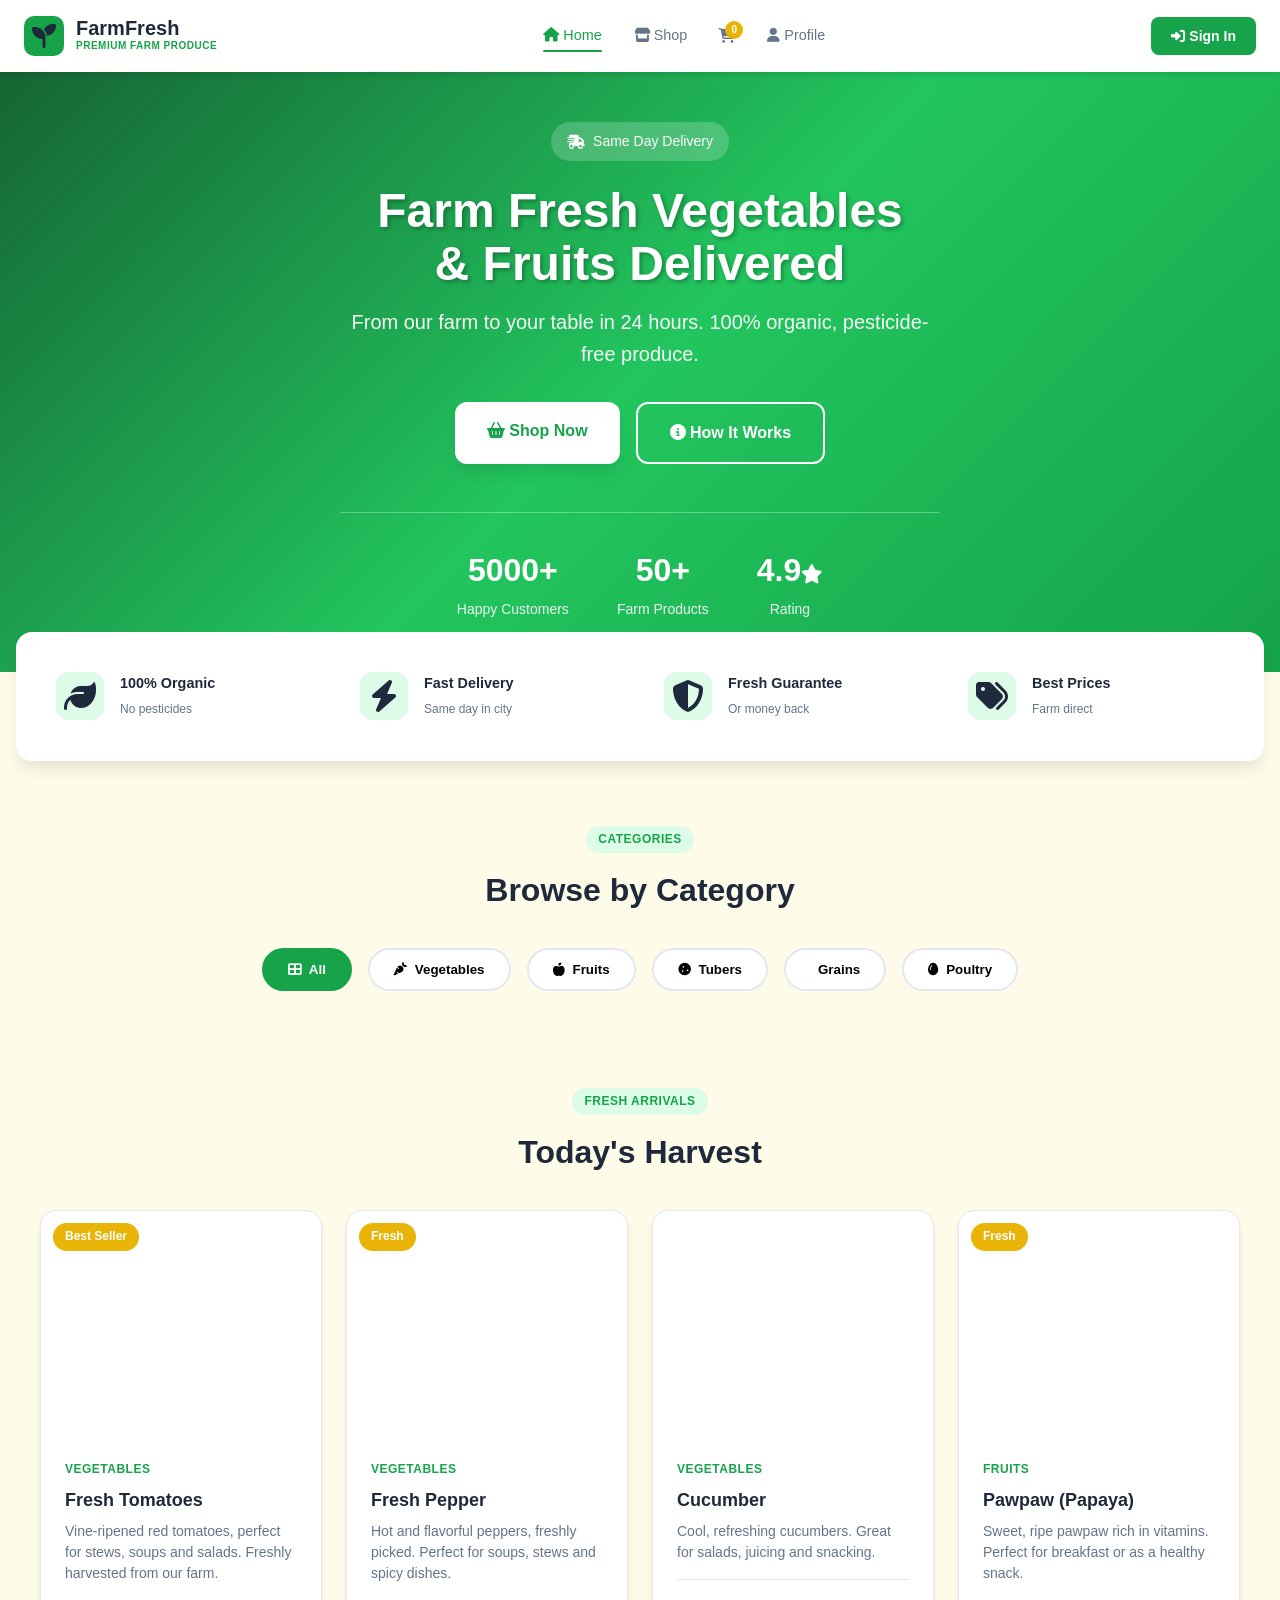
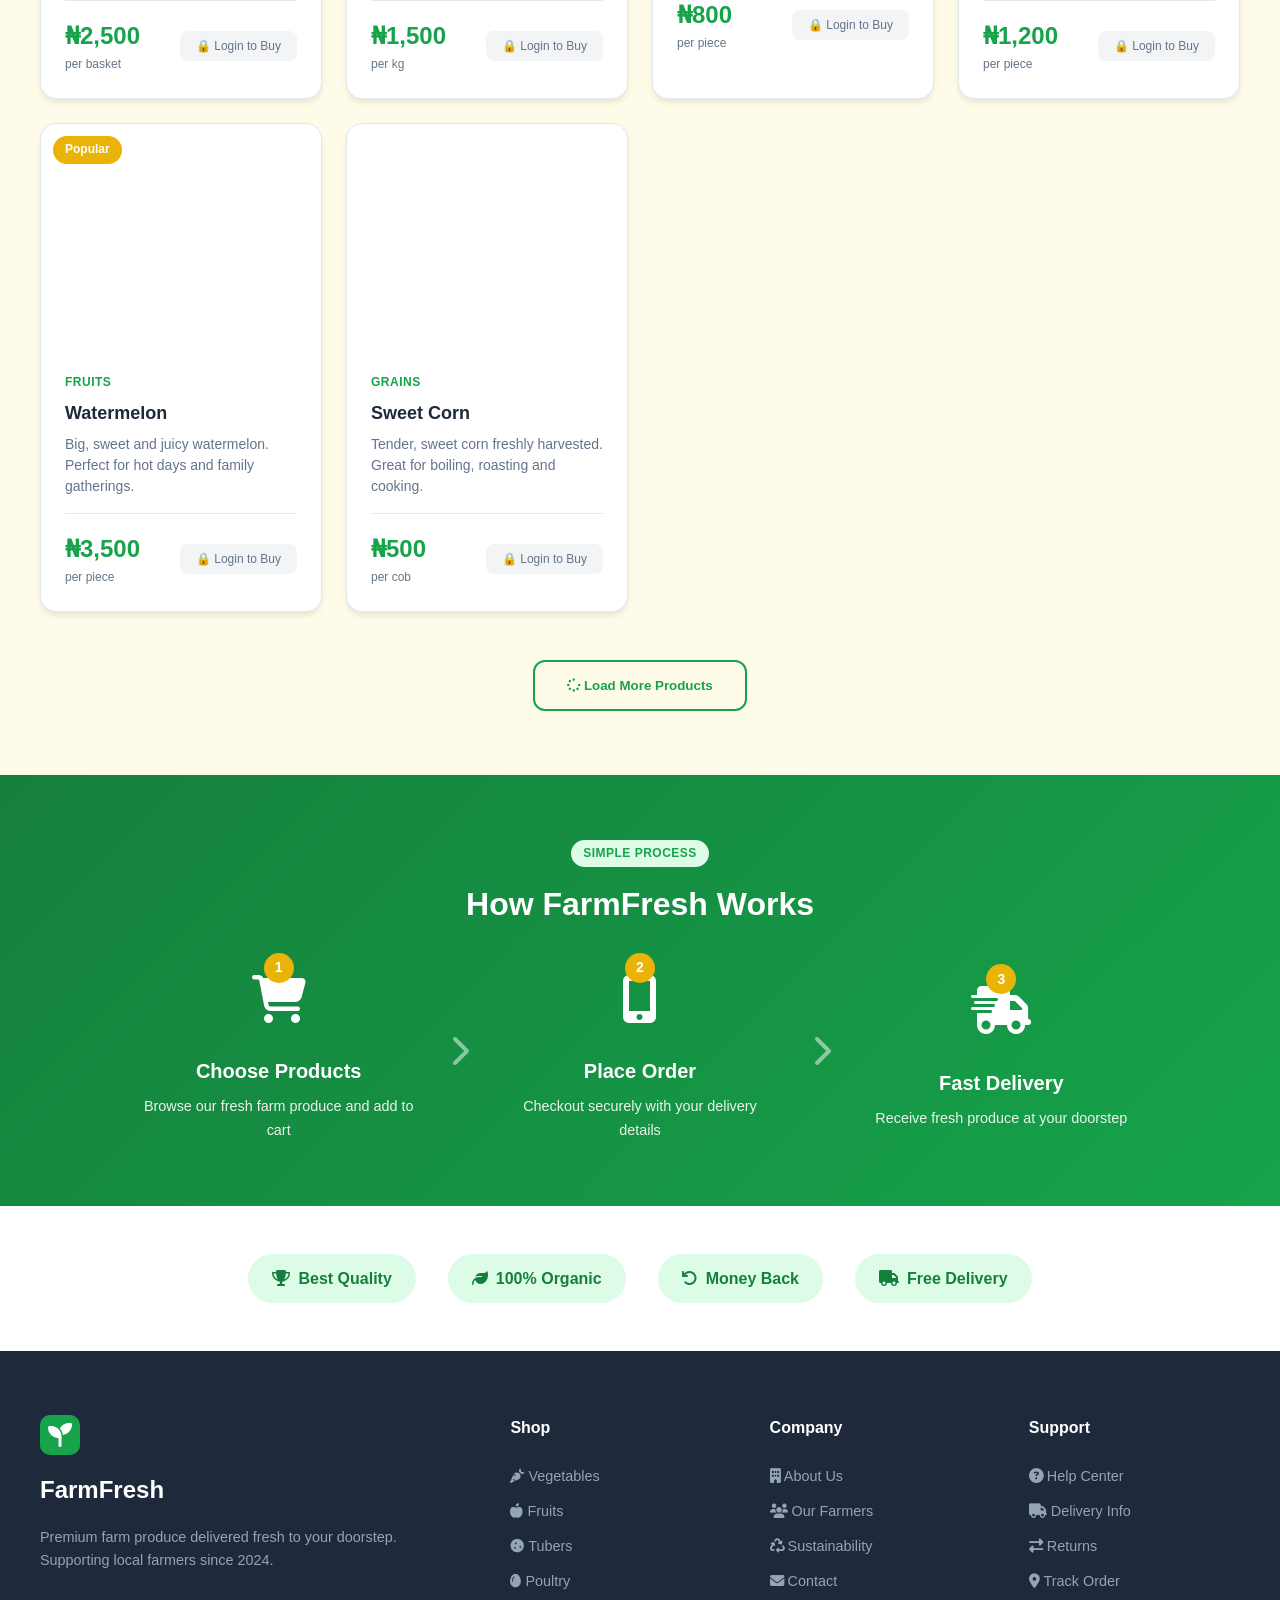
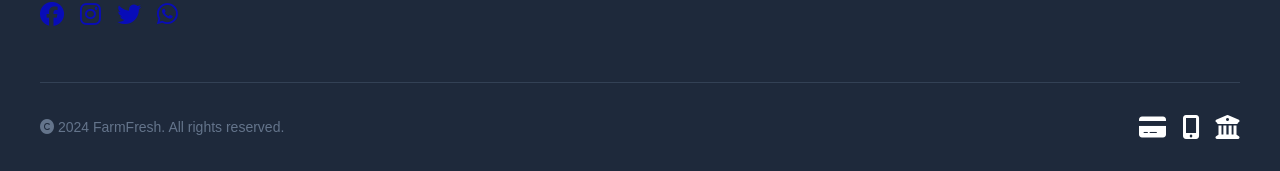
==== commit cc131f08: "Add profile link to navigation" ====
--- a/index.html
+++ b/index.html
@@ -7,6 +7,7 @@
     <link rel="stylesheet" href="https://cdnjs.cloudflare.com/ajax/libs/font-awesome/6.4.0/css/all.min.css">
     <link rel="stylesheet" href="./css/style.css">
     <script defer src="/_vercel/insights/script.js"></script>
+    <script defer src="/_vercel/speed-insights/script.js"></script>
 </head>
 <body>
     <!-- Navigation -->
@@ -32,6 +33,9 @@
                 <i class="fas fa-shopping-cart"></i>
                 <span class="cart-badge" id="cart-count">0</span>
             </a>
+            <a href="./pages/profile.html" class="nav-link">
+    <i class="fas fa-user"></i> Profile
+    </a>
         </div>
         
         <div class="nav-auth">
--- a/css/style.css
+++ b/css/style.css
@@ -874,39 +874,5 @@
     body {
         padding-bottom: 0;
     }
-}
-/* ===== OUT OF STOCK ===== */
-.out-of-stock-card {
-    opacity: 0.85;
-}
-
-.out-of-stock-overlay {
-    position: absolute;
-    inset: 0;
-    background: rgba(0, 0, 0, 0.45);
-    display: flex;
-    align-items: center;
-    justify-content: center;
-}
-
-.out-of-stock-overlay span {
-    background: #ef4444;
-    color: white;
-    padding: 0.5rem 1.25rem;
-    border-radius: 50px;
-    font-weight: 700;
-    font-size: 0.875rem;
-    letter-spacing: 0.5px;
-}
-
-.btn-out-of-stock {
-    padding: 0.5rem 0.875rem;
-    background: #f1f5f9;
-    color: #94a3b8;
-    border: 1px solid #e2e8f0;
-    border-radius: 8px;
-    font-size: 0.75rem;
-    font-weight: 600;
-    cursor: not-allowed;
-    white-space: nowrap;
-    }
+    }
+    
